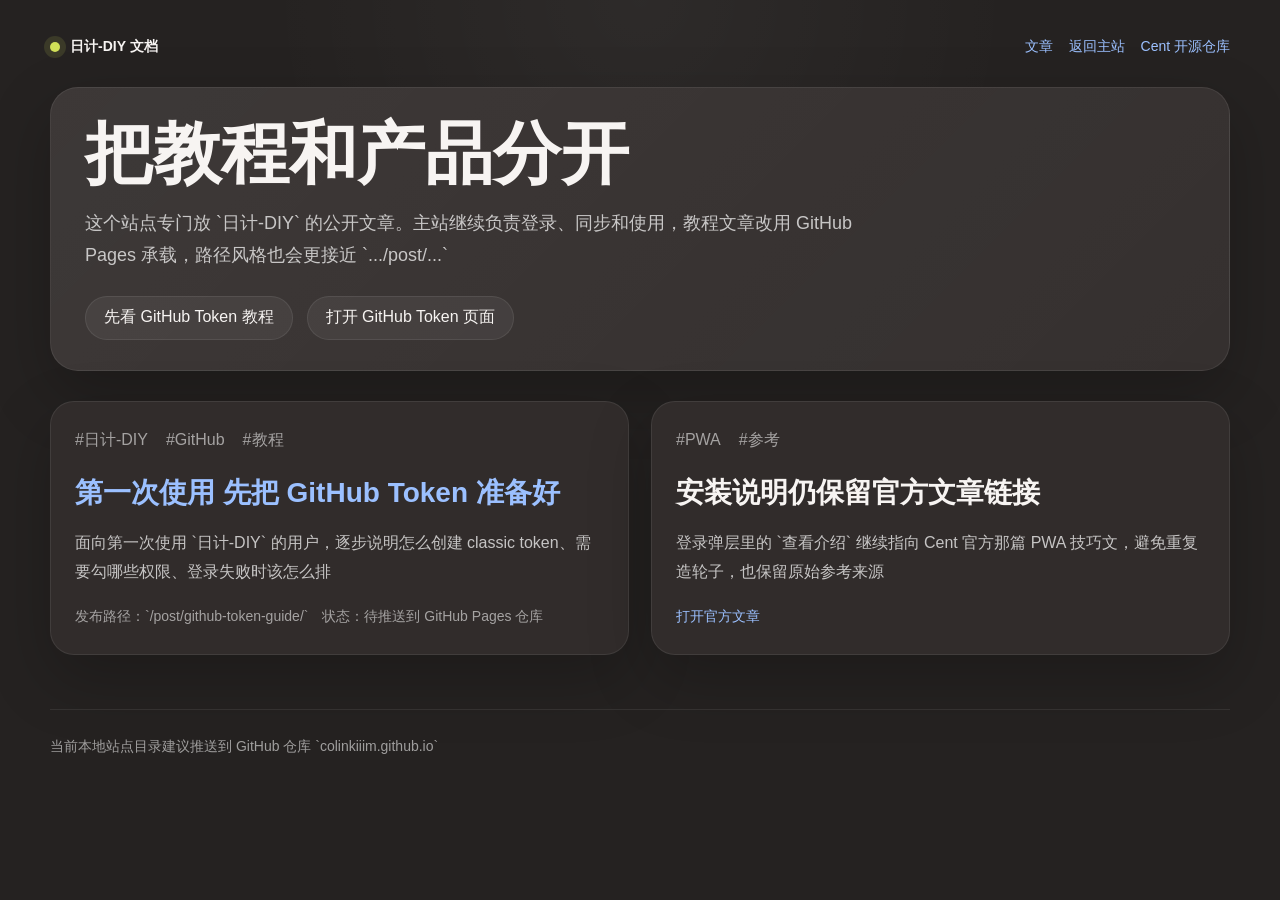
==== index.html @ a8e709cf "Initial GitHub Pages site" ====
<!doctype html>
<html lang="zh-CN">
  <head>
    <meta charset="UTF-8" />
    <meta name="viewport" content="width=device-width, initial-scale=1.0" />
    <title>日计-DIY 文档</title>
    <meta
      name="description"
      content="日计-DIY 的公开教程与帮助文章，计划发布到 GitHub Pages"
    />
    <link rel="stylesheet" href="/assets/site.css" />
  </head>
  <body>
    <div class="shell">
      <div class="site-bar">
        <div class="site-brand">
          <span class="site-dot"></span>
          <span>日计-DIY 文档</span>
        </div>
        <div class="site-links">
          <a href="/post/">文章</a>
          <a href="https://cent.colinkim.us.ci/" target="_blank" rel="noopener">返回主站</a>
          <a href="https://github.com/glink25/Cent?tab=readme-ov-file" target="_blank" rel="noopener">Cent 开源仓库</a>
        </div>
      </div>

      <div class="hero">
        <h1>把教程和产品分开</h1>
        <p>
          这个站点专门放 `日计-DIY` 的公开文章。主站继续负责登录、同步和使用，教程文章改用 GitHub
          Pages 承载，路径风格也会更接近 `.../post/...`
        </p>
        <div class="hero-actions">
          <a class="pill-link" href="/post/github-token-guide/">先看 GitHub Token 教程</a>
          <a class="pill-link" href="https://github.com/settings/tokens" target="_blank" rel="noopener">打开 GitHub Token 页面</a>
        </div>
      </div>

      <div class="post-list">
        <article class="post-card">
          <div class="tags">
            <span>#日计-DIY</span>
            <span>#GitHub</span>
            <span>#教程</span>
          </div>
          <h3><a href="/post/github-token-guide/">第一次使用 先把 GitHub Token 准备好</a></h3>
          <p>
            面向第一次使用 `日计-DIY` 的用户，逐步说明怎么创建 classic token、需要勾哪些权限、登录失败时该怎么排
          </p>
          <div class="meta">
            <span>发布路径：`/post/github-token-guide/`</span>
            <span>状态：待推送到 GitHub Pages 仓库</span>
          </div>
        </article>

        <article class="post-card">
          <div class="tags">
            <span>#PWA</span>
            <span>#参考</span>
          </div>
          <h3>安装说明仍保留官方文章链接</h3>
          <p>
            登录弹层里的 `查看介绍` 继续指向 Cent 官方那篇 PWA 技巧文，避免重复造轮子，也保留原始参考来源
          </p>
          <div class="meta">
            <a href="https://glink25.github.io/post/Cent-PWA%E5%B0%8F%E6%8A%80%E5%B7%A7/" target="_blank" rel="noopener">打开官方文章</a>
          </div>
        </article>
      </div>

      <div class="footer">
        当前本地站点目录建议推送到 GitHub 仓库 `colinkiiim.github.io`
      </div>
    </div>
  </body>
</html>
---- assets/site.css ----
:root {
  --bg: #252221;
  --surface: #312c2b;
  --surface-soft: #3a3432;
  --line: rgba(255, 255, 255, 0.08);
  --text: #f7f4f2;
  --muted: rgba(255, 255, 255, 0.72);
  --muted-soft: rgba(255, 255, 255, 0.56);
  --link: #9bc0ff;
  --accent: #d1e058;
  --shadow: 0 24px 64px rgba(0, 0, 0, 0.22);
}

* {
  box-sizing: border-box;
}

html {
  scroll-behavior: smooth;
}

body {
  margin: 0;
  min-height: 100vh;
  font-family:
    "SF Pro SC",
    "PingFang SC",
    "Hiragino Sans GB",
    "Noto Sans SC",
    sans-serif;
  background:
    radial-gradient(circle at top, rgba(255, 255, 255, 0.04), transparent 34%),
    var(--bg);
  color: var(--text);
  line-height: 1.8;
}

a {
  color: var(--link);
  text-decoration: none;
}

a:hover {
  text-decoration: underline;
}

img {
  max-width: 100%;
  display: block;
}

.shell {
  width: min(1180px, calc(100% - 48px));
  margin: 0 auto;
  padding: 34px 0 88px;
}

.site-bar {
  display: flex;
  justify-content: space-between;
  align-items: center;
  gap: 16px;
  margin-bottom: 28px;
  color: var(--muted-soft);
  font-size: 14px;
}

.site-brand {
  display: inline-flex;
  align-items: center;
  gap: 10px;
  font-weight: 700;
  color: var(--text);
}

.site-dot {
  width: 10px;
  height: 10px;
  border-radius: 999px;
  background: var(--accent);
  box-shadow: 0 0 0 6px rgba(209, 224, 88, 0.12);
}

.site-links {
  display: flex;
  gap: 16px;
  flex-wrap: wrap;
}

.hero {
  padding: 30px 34px;
  border-radius: 28px;
  background:
    linear-gradient(135deg, rgba(255, 255, 255, 0.06), rgba(255, 255, 255, 0.02)),
    var(--surface);
  border: 1px solid var(--line);
  box-shadow: var(--shadow);
}

.hero h1 {
  margin: 0;
  font-size: clamp(36px, 6vw, 68px);
  line-height: 1.04;
}

.hero p {
  margin: 18px 0 0;
  max-width: 820px;
  font-size: 18px;
  color: var(--muted);
}

.hero-actions {
  display: flex;
  gap: 14px;
  flex-wrap: wrap;
  margin-top: 24px;
}

.pill-link {
  display: inline-flex;
  align-items: center;
  justify-content: center;
  min-height: 44px;
  padding: 0 18px;
  border-radius: 999px;
  border: 1px solid var(--line);
  background: rgba(255, 255, 255, 0.06);
  color: var(--text);
}

.grid {
  display: grid;
  grid-template-columns: minmax(0, 1fr) 280px;
  gap: 34px;
  align-items: start;
  margin-top: 38px;
}

.article {
  min-width: 0;
}

.article-header {
  margin-bottom: 28px;
}

.tags {
  display: flex;
  gap: 18px;
  flex-wrap: wrap;
  color: var(--muted-soft);
  font-size: 16px;
  margin-bottom: 14px;
}

.article-title {
  margin: 0 0 14px;
  font-size: clamp(38px, 5vw, 62px);
  line-height: 1.06;
}

.lead {
  margin: 0;
  font-size: 20px;
  color: var(--muted);
}

.article-block {
  margin-top: 34px;
}

.article-block h2 {
  margin: 0 0 14px;
  font-size: 30px;
}

.article-block h3 {
  margin: 24px 0 10px;
  font-size: 22px;
}

.article-block p {
  margin: 0 0 16px;
}

.article-block ul,
.article-block ol {
  margin: 0 0 18px 22px;
  padding: 0;
}

.article-block li + li {
  margin-top: 8px;
}

.intro-card,
.note-card,
.aside-card,
.post-card,
.callout {
  border: 1px solid var(--line);
  background: var(--surface);
  border-radius: 24px;
  box-shadow: var(--shadow);
}

.intro-card {
  padding: 22px 24px;
  color: var(--muted);
}

.intro-card strong {
  color: var(--accent);
}

.path-list {
  display: flex;
  flex-wrap: wrap;
  gap: 10px;
  margin: 14px 0 0;
}

.path-chip {
  display: inline-flex;
  align-items: center;
  min-height: 38px;
  padding: 0 14px;
  border-radius: 999px;
  background: #e8dfd3;
  color: #342a25;
  font-size: 14px;
}

.step {
  padding-top: 22px;
  margin-top: 22px;
  border-top: 1px solid var(--line);
}

.step:first-of-type {
  margin-top: 0;
}

.step-code {
  display: inline-flex;
  align-items: center;
  justify-content: center;
  min-width: 58px;
  height: 34px;
  padding: 0 12px;
  border-radius: 12px;
  background: #4a433f;
  color: #fff;
  font-size: 16px;
  font-weight: 700;
  margin-bottom: 12px;
}

.toc {
  position: sticky;
  top: 28px;
  padding: 20px 22px;
}

.toc h4 {
  margin: 0 0 14px;
  font-size: 16px;
}

.toc a {
  display: block;
  margin-bottom: 10px;
  color: var(--muted);
}

.toc a:last-child {
  margin-bottom: 0;
}

.post-list {
  display: grid;
  grid-template-columns: repeat(2, minmax(0, 1fr));
  gap: 22px;
  margin-top: 30px;
}

.post-card {
  padding: 24px;
}

.post-card h3 {
  margin: 0 0 10px;
  font-size: 28px;
}

.post-card p {
  margin: 0 0 18px;
  color: var(--muted);
}

.meta {
  display: flex;
  gap: 14px;
  flex-wrap: wrap;
  color: var(--muted-soft);
  font-size: 14px;
}

.footer {
  margin-top: 54px;
  padding-top: 24px;
  border-top: 1px solid var(--line);
  color: var(--muted-soft);
  font-size: 14px;
}

@media (max-width: 980px) {
  .grid {
    grid-template-columns: 1fr;
  }

  .toc {
    position: static;
  }

  .post-list {
    grid-template-columns: 1fr;
  }
}

@media (max-width: 640px) {
  .shell {
    width: min(100% - 24px, 1180px);
    padding-top: 22px;
  }

  .hero {
    padding: 24px 22px;
    border-radius: 22px;
  }

  .site-bar {
    align-items: flex-start;
    flex-direction: column;
  }
}
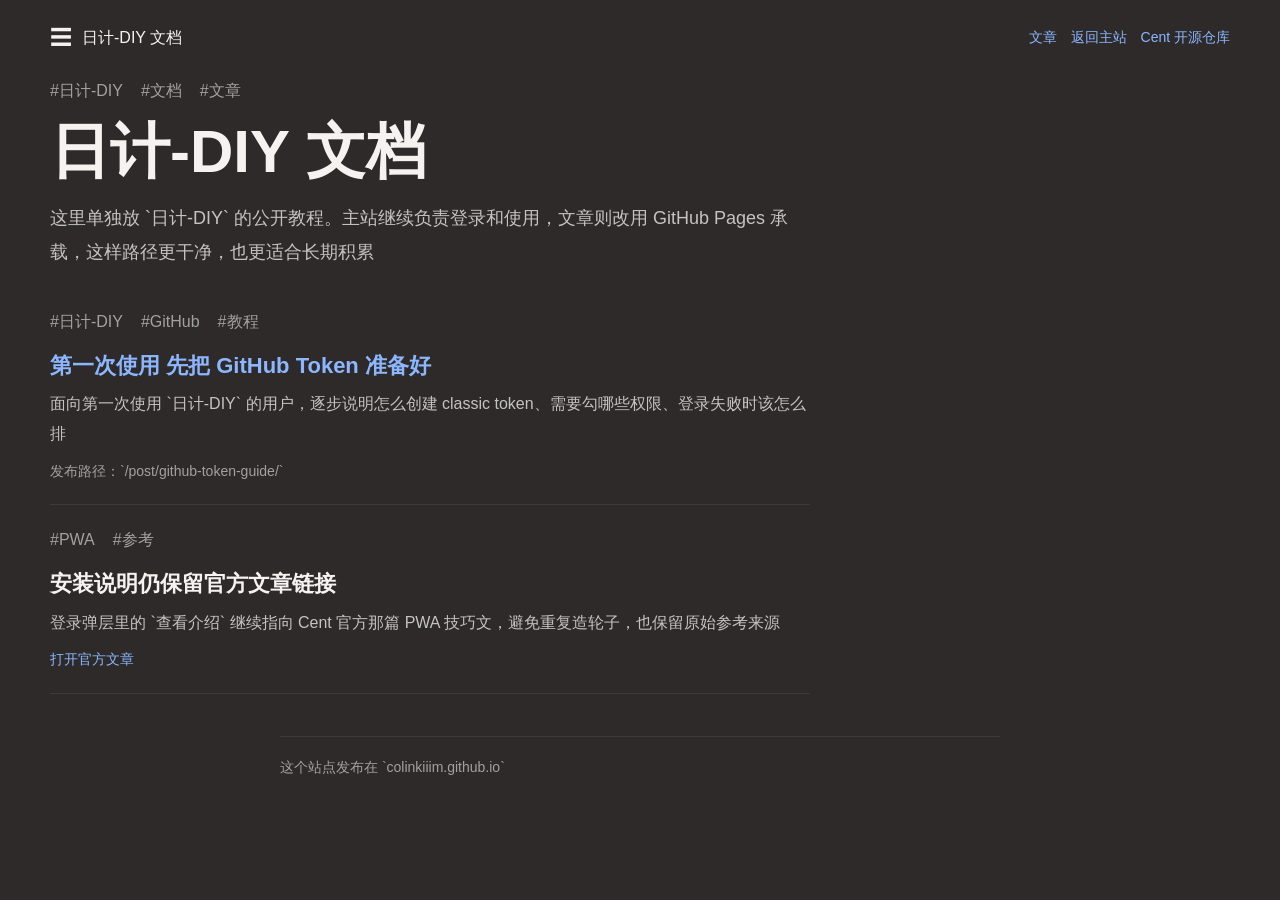
==== commit c79af49b: "Simplify GitHub Pages article style" ====
--- a/index.html
+++ b/index.html
@@ -14,7 +14,7 @@
     <div class="shell">
       <div class="site-bar">
         <div class="site-brand">
-          <span class="site-dot"></span>
+          <span class="menu-mark">☰</span>
           <span>日计-DIY 文档</span>
         </div>
         <div class="site-links">
@@ -24,41 +24,38 @@
         </div>
       </div>
 
-      <div class="hero">
-        <h1>把教程和产品分开</h1>
-        <p>
-          这个站点专门放 `日计-DIY` 的公开文章。主站继续负责登录、同步和使用，教程文章改用 GitHub
-          Pages 承载，路径风格也会更接近 `.../post/...`
+      <main class="article post-list">
+        <div class="tags">
+          <span>#日计-DIY</span>
+          <span>#文档</span>
+          <span>#文章</span>
+        </div>
+        <h1 class="article-title">日计-DIY 文档</h1>
+        <p class="lead">
+          这里单独放 `日计-DIY` 的公开教程。主站继续负责登录和使用，文章则改用 GitHub Pages 承载，这样路径更干净，也更适合长期积累
         </p>
-        <div class="hero-actions">
-          <a class="pill-link" href="/post/github-token-guide/">先看 GitHub Token 教程</a>
-          <a class="pill-link" href="https://github.com/settings/tokens" target="_blank" rel="noopener">打开 GitHub Token 页面</a>
-        </div>
-      </div>
 
-      <div class="post-list">
-        <article class="post-card">
+        <article class="post-item">
           <div class="tags">
             <span>#日计-DIY</span>
             <span>#GitHub</span>
             <span>#教程</span>
           </div>
-          <h3><a href="/post/github-token-guide/">第一次使用 先把 GitHub Token 准备好</a></h3>
+          <h2><a href="/post/github-token-guide/">第一次使用 先把 GitHub Token 准备好</a></h2>
           <p>
             面向第一次使用 `日计-DIY` 的用户，逐步说明怎么创建 classic token、需要勾哪些权限、登录失败时该怎么排
           </p>
           <div class="meta">
-            <span>发布路径：`/post/github-token-guide/`</span>
-            <span>状态：待推送到 GitHub Pages 仓库</span>
+            发布路径：`/post/github-token-guide/`
           </div>
         </article>
 
-        <article class="post-card">
+        <article class="post-item">
           <div class="tags">
             <span>#PWA</span>
             <span>#参考</span>
           </div>
-          <h3>安装说明仍保留官方文章链接</h3>
+          <h2>安装说明仍保留官方文章链接</h2>
           <p>
             登录弹层里的 `查看介绍` 继续指向 Cent 官方那篇 PWA 技巧文，避免重复造轮子，也保留原始参考来源
           </p>
@@ -66,10 +63,10 @@
             <a href="https://glink25.github.io/post/Cent-PWA%E5%B0%8F%E6%8A%80%E5%B7%A7/" target="_blank" rel="noopener">打开官方文章</a>
           </div>
         </article>
-      </div>
+      </main>
 
       <div class="footer">
-        当前本地站点目录建议推送到 GitHub 仓库 `colinkiiim.github.io`
+        这个站点发布在 `colinkiiim.github.io`
       </div>
     </div>
   </body>
--- a/assets/site.css
+++ b/assets/site.css
@@ -1,14 +1,11 @@
 :root {
-  --bg: #252221;
-  --surface: #312c2b;
-  --surface-soft: #3a3432;
+  --bg: #2d2a29;
+  --surface: #33302f;
   --line: rgba(255, 255, 255, 0.08);
-  --text: #f7f4f2;
+  --text: #f6f2ef;
   --muted: rgba(255, 255, 255, 0.72);
   --muted-soft: rgba(255, 255, 255, 0.56);
-  --link: #9bc0ff;
-  --accent: #d1e058;
-  --shadow: 0 24px 64px rgba(0, 0, 0, 0.22);
+  --link: #8cb6ff;
 }
 
 * {
@@ -28,11 +25,9 @@
     "Hiragino Sans GB",
     "Noto Sans SC",
     sans-serif;
-  background:
-    radial-gradient(circle at top, rgba(255, 255, 255, 0.04), transparent 34%),
-    var(--bg);
+  background: var(--bg);
   color: var(--text);
-  line-height: 1.8;
+  line-height: 1.85;
 }
 
 a {
@@ -50,99 +45,50 @@
 }
 
 .shell {
-  width: min(1180px, calc(100% - 48px));
+  width: min(1180px, calc(100% - 40px));
   margin: 0 auto;
-  padding: 34px 0 88px;
+  padding: 18px 0 72px;
 }
 
 .site-bar {
   display: flex;
   justify-content: space-between;
   align-items: center;
-  gap: 16px;
-  margin-bottom: 28px;
-  color: var(--muted-soft);
-  font-size: 14px;
+  gap: 12px;
+  min-height: 40px;
+  margin-bottom: 18px;
 }
 
 .site-brand {
   display: inline-flex;
   align-items: center;
   gap: 10px;
-  font-weight: 700;
   color: var(--text);
-}
-
-.site-dot {
-  width: 10px;
-  height: 10px;
-  border-radius: 999px;
-  background: var(--accent);
-  box-shadow: 0 0 0 6px rgba(209, 224, 88, 0.12);
+  font-size: 16px;
+}
+
+.menu-mark {
+  font-size: 22px;
+  line-height: 1;
 }
 
 .site-links {
   display: flex;
-  gap: 16px;
   flex-wrap: wrap;
-}
-
-.hero {
-  padding: 30px 34px;
-  border-radius: 28px;
-  background:
-    linear-gradient(135deg, rgba(255, 255, 255, 0.06), rgba(255, 255, 255, 0.02)),
-    var(--surface);
-  border: 1px solid var(--line);
-  box-shadow: var(--shadow);
-}
-
-.hero h1 {
-  margin: 0;
-  font-size: clamp(36px, 6vw, 68px);
-  line-height: 1.04;
-}
-
-.hero p {
-  margin: 18px 0 0;
-  max-width: 820px;
-  font-size: 18px;
-  color: var(--muted);
-}
-
-.hero-actions {
-  display: flex;
   gap: 14px;
-  flex-wrap: wrap;
-  margin-top: 24px;
-}
-
-.pill-link {
-  display: inline-flex;
-  align-items: center;
-  justify-content: center;
-  min-height: 44px;
-  padding: 0 18px;
-  border-radius: 999px;
-  border: 1px solid var(--line);
-  background: rgba(255, 255, 255, 0.06);
-  color: var(--text);
-}
-
-.grid {
+  color: var(--muted-soft);
+  font-size: 14px;
+}
+
+.page-wrap {
   display: grid;
-  grid-template-columns: minmax(0, 1fr) 280px;
-  gap: 34px;
+  grid-template-columns: minmax(0, 1fr) 260px;
+  gap: 42px;
   align-items: start;
-  margin-top: 38px;
 }
 
 .article {
   min-width: 0;
-}
-
-.article-header {
-  margin-bottom: 28px;
 }
 
 .tags {
@@ -155,122 +101,97 @@
 }
 
 .article-title {
-  margin: 0 0 14px;
-  font-size: clamp(38px, 5vw, 62px);
-  line-height: 1.06;
+  margin: 0 0 18px;
+  font-size: clamp(38px, 4.8vw, 60px);
+  line-height: 1.08;
 }
 
 .lead {
-  margin: 0;
-  font-size: 20px;
-  color: var(--muted);
-}
-
-.article-block {
-  margin-top: 34px;
-}
-
-.article-block h2 {
-  margin: 0 0 14px;
-  font-size: 30px;
-}
-
-.article-block h3 {
-  margin: 24px 0 10px;
-  font-size: 22px;
-}
-
-.article-block p {
-  margin: 0 0 16px;
-}
-
-.article-block ul,
-.article-block ol {
+  margin: 0 0 26px;
+  color: var(--muted);
+  font-size: 18px;
+}
+
+.article p {
+  margin: 0 0 18px;
+}
+
+.article ul,
+.article ol {
   margin: 0 0 18px 22px;
   padding: 0;
 }
 
-.article-block li + li {
+.article li + li {
   margin-top: 8px;
 }
 
-.intro-card,
-.note-card,
-.aside-card,
-.post-card,
-.callout {
-  border: 1px solid var(--line);
-  background: var(--surface);
-  border-radius: 24px;
-  box-shadow: var(--shadow);
-}
-
-.intro-card {
-  padding: 22px 24px;
-  color: var(--muted);
-}
-
-.intro-card strong {
-  color: var(--accent);
-}
-
-.path-list {
-  display: flex;
-  flex-wrap: wrap;
-  gap: 10px;
-  margin: 14px 0 0;
-}
-
-.path-chip {
-  display: inline-flex;
-  align-items: center;
-  min-height: 38px;
-  padding: 0 14px;
-  border-radius: 999px;
-  background: #e8dfd3;
-  color: #342a25;
-  font-size: 14px;
-}
-
-.step {
-  padding-top: 22px;
-  margin-top: 22px;
-  border-top: 1px solid var(--line);
-}
-
-.step:first-of-type {
-  margin-top: 0;
+.article h2 {
+  margin: 34px 0 14px;
+  font-size: 22px;
+  line-height: 1.4;
+}
+
+.article h3 {
+  margin: 24px 0 10px;
+  font-size: 18px;
+  line-height: 1.5;
+}
+
+.article strong {
+  color: var(--text);
+}
+
+.article code {
+  padding: 2px 6px;
+  border-radius: 6px;
+  background: rgba(255, 255, 255, 0.06);
+  font-family:
+    "SFMono-Regular",
+    "Menlo",
+    "Monaco",
+    monospace;
+  font-size: 0.92em;
+}
+
+.article img {
+  width: min(100%, 760px);
+  margin: 22px auto 28px;
+  border-radius: 10px;
+}
+
+.article .step {
+  margin-top: 24px;
 }
 
 .step-code {
-  display: inline-flex;
-  align-items: center;
-  justify-content: center;
-  min-width: 58px;
-  height: 34px;
-  padding: 0 12px;
-  border-radius: 12px;
-  background: #4a433f;
-  color: #fff;
-  font-size: 16px;
+  display: inline-block;
+  margin: 0 0 10px;
+  font-size: 28px;
   font-weight: 700;
-  margin-bottom: 12px;
+  line-height: 1;
+}
+
+.note {
+  color: var(--muted);
 }
 
 .toc {
   position: sticky;
-  top: 28px;
-  padding: 20px 22px;
+  top: 20px;
+  padding: 18px 16px;
+  background: rgba(255, 255, 255, 0.03);
+  border-radius: 10px;
 }
 
 .toc h4 {
-  margin: 0 0 14px;
+  margin: 0 0 12px;
   font-size: 16px;
 }
 
 .toc a {
   display: block;
-  margin-bottom: 10px;
+  margin-bottom: 8px;
   color: var(--muted);
 }
 
@@ -278,70 +199,63 @@
   margin-bottom: 0;
 }
 
+.footer {
+  width: 100%;
+  max-width: 720px;
+  margin: 42px auto 0;
+  padding-top: 18px;
+  border-top: 1px solid var(--line);
+  color: var(--muted-soft);
+  font-size: 14px;
+}
+
 .post-list {
-  display: grid;
-  grid-template-columns: repeat(2, minmax(0, 1fr));
-  gap: 22px;
-  margin-top: 30px;
-}
-
-.post-card {
-  padding: 24px;
-}
-
-.post-card h3 {
+  width: 100%;
+  max-width: 760px;
+}
+
+.post-item {
+  padding: 20px 0;
+  border-bottom: 1px solid var(--line);
+}
+
+.post-item:first-child {
+  border-top: 1px solid var(--line);
+}
+
+.post-item h2,
+.post-item h3 {
+  margin: 0 0 8px;
+}
+
+.post-item p {
   margin: 0 0 10px;
-  font-size: 28px;
-}
-
-.post-card p {
-  margin: 0 0 18px;
   color: var(--muted);
 }
 
 .meta {
-  display: flex;
-  gap: 14px;
-  flex-wrap: wrap;
   color: var(--muted-soft);
   font-size: 14px;
 }
 
-.footer {
-  margin-top: 54px;
-  padding-top: 24px;
-  border-top: 1px solid var(--line);
-  color: var(--muted-soft);
-  font-size: 14px;
-}
-
 @media (max-width: 980px) {
-  .grid {
+  .page-wrap {
     grid-template-columns: 1fr;
   }
 
   .toc {
     position: static;
-  }
-
-  .post-list {
-    grid-template-columns: 1fr;
   }
 }
 
 @media (max-width: 640px) {
   .shell {
     width: min(100% - 24px, 1180px);
-    padding-top: 22px;
-  }
-
-  .hero {
-    padding: 24px 22px;
-    border-radius: 22px;
+    padding-top: 14px;
   }
 
   .site-bar {
+    flex-direction: column;
     align-items: flex-start;
-    flex-direction: column;
-  }
-}
+  }
+}
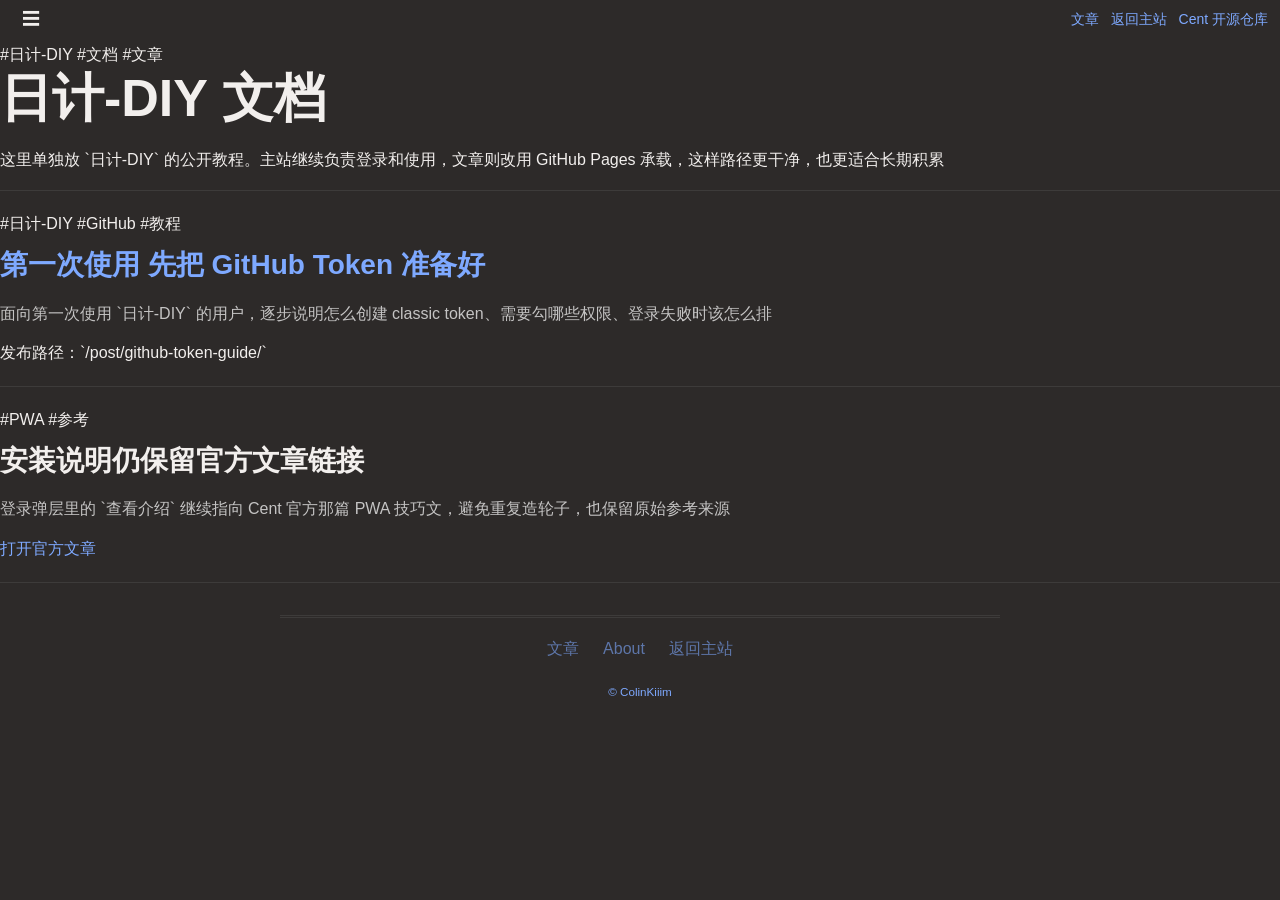
==== commit 5fe9cd20: "Match official article layout more closely" ====
--- a/index.html
+++ b/index.html
@@ -11,19 +11,18 @@
     <link rel="stylesheet" href="/assets/site.css" />
   </head>
   <body>
-    <div class="shell">
-      <div class="site-bar">
-        <div class="site-brand">
-          <span class="menu-mark">☰</span>
-          <span>日计-DIY 文档</span>
-        </div>
-        <div class="site-links">
+    <header class="site-header">
+      <div class="header-inner">
+        <a href="/" class="text-button" aria-label="homepage">☰</a>
+        <div class="header-links">
           <a href="/post/">文章</a>
           <a href="https://cent.colinkim.us.ci/" target="_blank" rel="noopener">返回主站</a>
           <a href="https://github.com/glink25/Cent?tab=readme-ov-file" target="_blank" rel="noopener">Cent 开源仓库</a>
         </div>
       </div>
+    </header>
 
+    <div class="shell">
       <main class="article post-list">
         <div class="tags">
           <span>#日计-DIY</span>
@@ -65,9 +64,17 @@
         </article>
       </main>
 
-      <div class="footer">
-        这个站点发布在 `colinkiiim.github.io`
+      <div class="footer-nav">
+        <ul>
+          <li><a href="/post/">文章</a></li>
+          <li><a href="https://github.com/glink25" target="_blank" rel="noopener">About</a></li>
+          <li><a href="https://cent.colinkim.us.ci/" target="_blank" rel="noopener">返回主站</a></li>
+        </ul>
       </div>
+
+      <footer class="footer-bottom">
+        <small><a href="https://github.com/ColinKiiim" target="_blank" rel="noopener">© ColinKiiim</a></small>
+      </footer>
     </div>
   </body>
 </html>
--- a/assets/site.css
+++ b/assets/site.css
@@ -1,11 +1,12 @@
 :root {
   --bg: #2d2a29;
-  --surface: #33302f;
-  --line: rgba(255, 255, 255, 0.08);
-  --text: #f6f2ef;
+  --text: #f2efed;
   --muted: rgba(255, 255, 255, 0.72);
   --muted-soft: rgba(255, 255, 255, 0.56);
-  --link: #8cb6ff;
+  --line: rgba(255, 255, 255, 0.08);
+  --hover: rgba(255, 255, 255, 0.06);
+  --link: #7ea9ff;
+  --panel: #32302f;
 }
 
 * {
@@ -19,14 +20,14 @@
 body {
   margin: 0;
   min-height: 100vh;
+  background: var(--bg);
+  color: var(--text);
   font-family:
     "SF Pro SC",
     "PingFang SC",
     "Hiragino Sans GB",
     "Noto Sans SC",
     sans-serif;
-  background: var(--bg);
-  color: var(--text);
   line-height: 1.85;
 }
 
@@ -44,105 +45,121 @@
   display: block;
 }
 
-.shell {
-  width: min(1180px, calc(100% - 40px));
-  margin: 0 auto;
-  padding: 18px 0 72px;
-}
-
-.site-bar {
+header.site-header {
+  position: sticky;
+  top: 0;
+  z-index: 20;
+  background: var(--bg);
+}
+
+.header-inner {
   display: flex;
   justify-content: space-between;
   align-items: center;
   gap: 12px;
+  width: min(100%, 1400px);
   min-height: 40px;
-  margin-bottom: 18px;
-}
-
-.site-brand {
+  padding: 0 12px;
+}
+
+.text-button {
   display: inline-flex;
   align-items: center;
-  gap: 10px;
+  justify-content: center;
+  min-width: 32px;
+  min-height: 32px;
+  padding: 0 10px;
+  border-radius: 8px;
   color: var(--text);
-  font-size: 16px;
-}
-
-.menu-mark {
-  font-size: 22px;
-  line-height: 1;
-}
-
-.site-links {
-  display: flex;
+  font-size: 18px;
+}
+
+.text-button:hover {
+  background: var(--hover);
+  text-decoration: none;
+}
+
+.header-links {
+  display: flex;
+  gap: 12px;
+  align-items: center;
   flex-wrap: wrap;
-  gap: 14px;
-  color: var(--muted-soft);
-  font-size: 14px;
-}
-
-.page-wrap {
-  display: grid;
-  grid-template-columns: minmax(0, 1fr) 260px;
-  gap: 42px;
-  align-items: start;
-}
-
-.article {
-  min-width: 0;
-}
-
-.tags {
-  display: flex;
-  gap: 18px;
+  font-size: 14px;
+}
+
+main.page-main {
+  display: flex;
+  width: 100%;
+  padding: 0 16px;
+  gap: 12px;
+  justify-content: center;
+}
+
+.content {
+  max-width: 720px;
+  overflow-x: hidden;
+  flex: 1 1 0;
+}
+
+.tag-row {
+  width: 100%;
+  display: flex;
+  gap: 8px;
+  padding-bottom: 8px;
   flex-wrap: wrap;
-  color: var(--muted-soft);
-  font-size: 16px;
-  margin-bottom: 14px;
-}
-
-.article-title {
-  margin: 0 0 18px;
-  font-size: clamp(38px, 4.8vw, 60px);
-  line-height: 1.08;
-}
-
-.lead {
-  margin: 0 0 26px;
-  color: var(--muted);
-  font-size: 18px;
-}
-
-.article p {
-  margin: 0 0 18px;
-}
-
-.article ul,
-.article ol {
-  margin: 0 0 18px 22px;
-  padding: 0;
-}
-
-.article li + li {
-  margin-top: 8px;
-}
-
-.article h2 {
+}
+
+.tag-row a,
+.tag-row span {
+  display: inline-flex;
+  align-items: center;
+  padding: 4px 12px;
+  border-radius: 8px;
+  color: var(--text);
+}
+
+.tag-row a:hover {
+  background: var(--hover);
+  text-decoration: none;
+}
+
+.article-body {
+  width: 100%;
+}
+
+.article-body h1 {
+  margin: 0 0 22px;
+  font-size: clamp(36px, 4.6vw, 56px);
+  line-height: 1.12;
+}
+
+.article-body h2 {
   margin: 34px 0 14px;
   font-size: 22px;
-  line-height: 1.4;
-}
-
-.article h3 {
+  line-height: 1.45;
+}
+
+.article-body h3 {
   margin: 24px 0 10px;
   font-size: 18px;
   line-height: 1.5;
 }
 
-.article strong {
-  color: var(--text);
-}
-
-.article code {
+.article-body p {
+  margin: 0 0 18px;
+}
+
+.article-body ul,
+.article-body ol {
+  margin: 0 0 18px 22px;
+  padding: 0;
+}
+
+.article-body li + li {
+  margin-top: 8px;
+}
+
+.article-body code {
   padding: 2px 6px;
   border-radius: 6px;
   background: rgba(255, 255, 255, 0.06);
@@ -154,78 +171,105 @@
   font-size: 0.92em;
 }
 
-.article img {
-  width: min(100%, 760px);
-  margin: 22px auto 28px;
-  border-radius: 10px;
-}
-
-.article .step {
-  margin-top: 24px;
-}
-
-.step-code {
-  display: inline-block;
-  margin: 0 0 10px;
-  font-size: 28px;
+.article-body img {
+  margin: 16px 0 24px;
+  border-radius: 6px;
+}
+
+.article-body .lead {
+  color: var(--muted);
+  margin-bottom: 20px;
+}
+
+.step-anchor {
   font-weight: 700;
-  line-height: 1;
-}
-
-.note {
-  color: var(--muted);
-}
-
-.toc {
+}
+
+.outline-wrapper {
+  width: 260px;
+  flex: 0 0 260px;
+}
+
+.outline-card {
   position: sticky;
-  top: 20px;
+  top: 52px;
   padding: 18px 16px;
-  background: rgba(255, 255, 255, 0.03);
-  border-radius: 10px;
-}
-
-.toc h4 {
+  border-radius: 8px;
+  background: var(--panel);
+}
+
+.outline-card h4 {
   margin: 0 0 12px;
-  font-size: 16px;
-}
-
-.toc a {
+  font-size: 14px;
+}
+
+.outline-card a {
   display: block;
   margin-bottom: 8px;
   color: var(--muted);
 }
 
-.toc a:last-child {
+.outline-card a:last-child {
   margin-bottom: 0;
 }
 
-.footer {
+.outline-card a[data-level="2"] {
+  margin-left: 12px;
+}
+
+.footer-nav {
   width: 100%;
   max-width: 720px;
-  margin: 42px auto 0;
-  padding-top: 18px;
+  display: flex;
+  justify-content: center;
+  margin: 32px auto 0;
+  padding-top: 16px;
+  border-top: 3px double var(--line);
+}
+
+.footer-nav ul {
+  display: flex;
+  justify-content: center;
+  gap: 24px;
+  margin: 0;
+  padding: 0;
+  list-style: none;
+}
+
+.footer-nav li {
+  opacity: 0.6;
+}
+
+.footer-nav li:hover {
+  opacity: 1;
+}
+
+.footer-bottom {
+  display: flex;
+  justify-content: center;
+  margin-top: 18px;
+  color: var(--muted-soft);
+  font-size: 14px;
+}
+
+.post-list h1 {
+  margin: 0 0 18px;
+  font-size: clamp(32px, 4.6vw, 52px);
+  line-height: 1.1;
+}
+
+.post-item {
+  padding: 18px 0;
   border-top: 1px solid var(--line);
-  color: var(--muted-soft);
-  font-size: 14px;
-}
-
-.post-list {
-  width: 100%;
-  max-width: 760px;
-}
-
-.post-item {
-  padding: 20px 0;
+}
+
+.post-item:last-child {
   border-bottom: 1px solid var(--line);
 }
 
-.post-item:first-child {
-  border-top: 1px solid var(--line);
-}
-
-.post-item h2,
-.post-item h3 {
+.post-item h2 {
   margin: 0 0 8px;
+  font-size: 28px;
 }
 
 .post-item p {
@@ -233,29 +277,13 @@
   color: var(--muted);
 }
 
-.meta {
+.post-meta {
   color: var(--muted-soft);
   font-size: 14px;
 }
 
 @media (max-width: 980px) {
-  .page-wrap {
-    grid-template-columns: 1fr;
+  .outline-wrapper {
+    display: none;
   }
-
-  .toc {
-    position: static;
-  }
-}
-
-@media (max-width: 640px) {
-  .shell {
-    width: min(100% - 24px, 1180px);
-    padding-top: 14px;
-  }
-
-  .site-bar {
-    flex-direction: column;
-    align-items: flex-start;
-  }
-}
+}
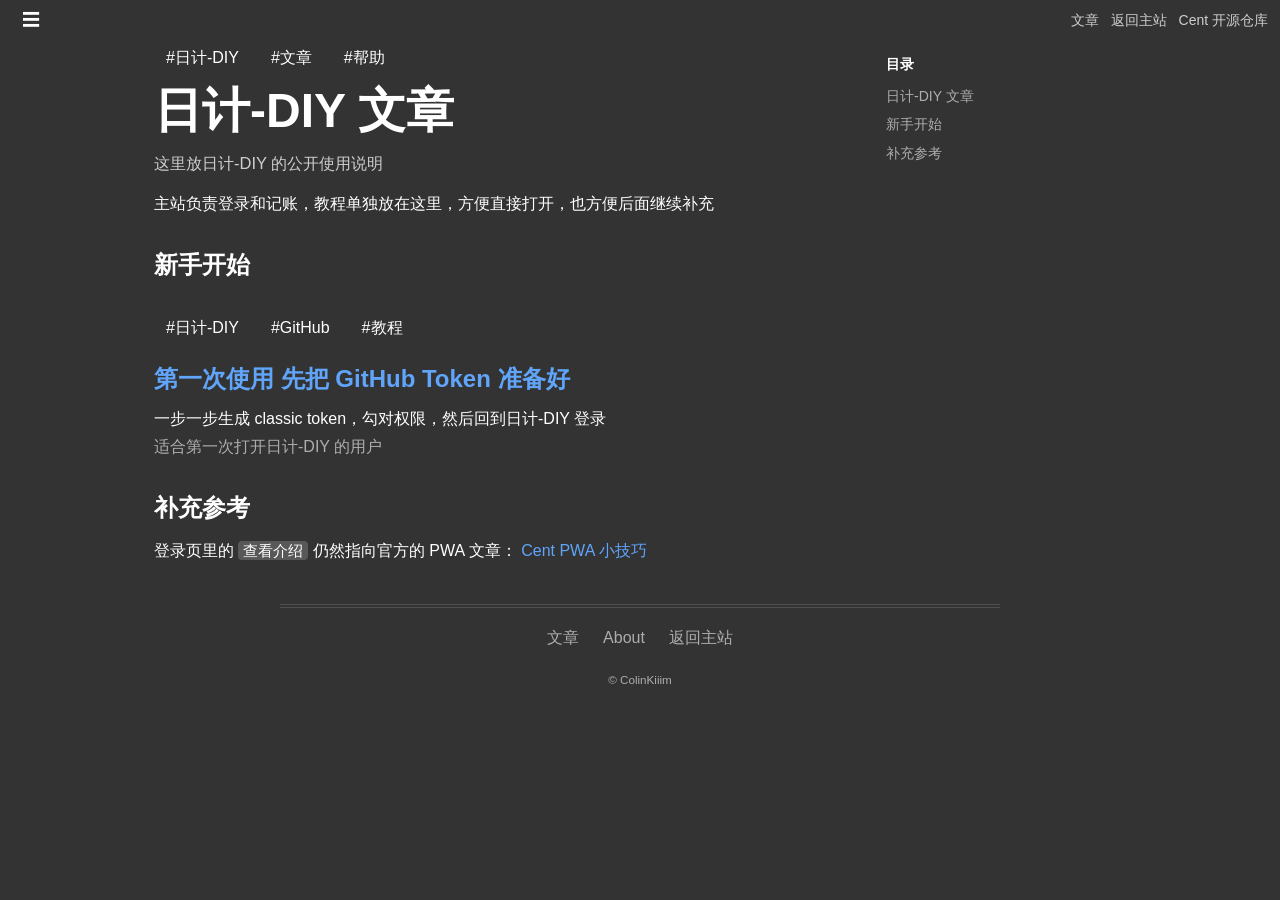
==== commit 033c9561: "Refine article site toward official blog style" ====
--- a/index.html
+++ b/index.html
@@ -3,11 +3,8 @@
   <head>
     <meta charset="UTF-8" />
     <meta name="viewport" content="width=device-width, initial-scale=1.0" />
-    <title>日计-DIY 文档</title>
-    <meta
-      name="description"
-      content="日计-DIY 的公开教程与帮助文章，计划发布到 GitHub Pages"
-    />
+    <title>日计-DIY 文章</title>
+    <meta name="description" content="日计-DIY 的公开教程与使用说明" />
     <link rel="stylesheet" href="/assets/site.css" />
   </head>
   <body>
@@ -17,64 +14,71 @@
         <div class="header-links">
           <a href="/post/">文章</a>
           <a href="https://cent.colinkim.us.ci/" target="_blank" rel="noopener">返回主站</a>
-          <a href="https://github.com/glink25/Cent?tab=readme-ov-file" target="_blank" rel="noopener">Cent 开源仓库</a>
+          <a href="https://github.com/glink25/Cent" target="_blank" rel="noopener">Cent 开源仓库</a>
         </div>
       </div>
     </header>
 
-    <div class="shell">
-      <main class="article post-list">
-        <div class="tags">
+    <main class="page-main">
+      <div class="content">
+        <div class="tag-row">
           <span>#日计-DIY</span>
-          <span>#文档</span>
           <span>#文章</span>
+          <span>#帮助</span>
         </div>
-        <h1 class="article-title">日计-DIY 文档</h1>
-        <p class="lead">
-          这里单独放 `日计-DIY` 的公开教程。主站继续负责登录和使用，文章则改用 GitHub Pages 承载，这样路径更干净，也更适合长期积累
-        </p>
 
-        <article class="post-item">
-          <div class="tags">
-            <span>#日计-DIY</span>
-            <span>#GitHub</span>
-            <span>#教程</span>
+        <div class="article-body">
+          <h1 id="日计-diy-文章">日计-DIY 文章</h1>
+          <p class="lead">这里放日计-DIY 的公开使用说明</p>
+          <p>主站负责登录和记账，教程单独放在这里，方便直接打开，也方便后面继续补充</p>
+
+          <h2 id="新手开始">新手开始</h2>
+          <div class="post-feed">
+            <article class="post-card">
+              <div class="tag-row">
+                <span>#日计-DIY</span>
+                <span>#GitHub</span>
+                <span>#教程</span>
+              </div>
+              <h2><a href="/post/github-token-guide/">第一次使用 先把 GitHub Token 准备好</a></h2>
+              <p>一步一步生成 classic token，勾对权限，然后回到日计-DIY 登录</p>
+              <p class="meta-text">适合第一次打开日计-DIY 的用户</p>
+            </article>
           </div>
-          <h2><a href="/post/github-token-guide/">第一次使用 先把 GitHub Token 准备好</a></h2>
+
+          <h2 id="补充参考">补充参考</h2>
           <p>
-            面向第一次使用 `日计-DIY` 的用户，逐步说明怎么创建 classic token、需要勾哪些权限、登录失败时该怎么排
+            登录页里的 <code>查看介绍</code> 仍然指向官方的 PWA 文章：
+            <a
+              href="https://glink25.github.io/post/Cent-PWA%E5%B0%8F%E6%8A%80%E5%B7%A7/"
+              target="_blank"
+              rel="noopener"
+              >Cent PWA 小技巧</a
+            >
           </p>
-          <div class="meta">
-            发布路径：`/post/github-token-guide/`
-          </div>
-        </article>
-
-        <article class="post-item">
-          <div class="tags">
-            <span>#PWA</span>
-            <span>#参考</span>
-          </div>
-          <h2>安装说明仍保留官方文章链接</h2>
-          <p>
-            登录弹层里的 `查看介绍` 继续指向 Cent 官方那篇 PWA 技巧文，避免重复造轮子，也保留原始参考来源
-          </p>
-          <div class="meta">
-            <a href="https://glink25.github.io/post/Cent-PWA%E5%B0%8F%E6%8A%80%E5%B7%A7/" target="_blank" rel="noopener">打开官方文章</a>
-          </div>
-        </article>
-      </main>
-
-      <div class="footer-nav">
-        <ul>
-          <li><a href="/post/">文章</a></li>
-          <li><a href="https://github.com/glink25" target="_blank" rel="noopener">About</a></li>
-          <li><a href="https://cent.colinkim.us.ci/" target="_blank" rel="noopener">返回主站</a></li>
-        </ul>
+        </div>
       </div>
 
-      <footer class="footer-bottom">
-        <small><a href="https://github.com/ColinKiiim" target="_blank" rel="noopener">© ColinKiiim</a></small>
-      </footer>
+      <aside class="outline-wrapper">
+        <div class="outline-card">
+          <h4>目录</h4>
+          <a href="#日计-diy-文章">日计-DIY 文章</a>
+          <a href="#新手开始">新手开始</a>
+          <a href="#补充参考">补充参考</a>
+        </div>
+      </aside>
+    </main>
+
+    <div class="footer-nav">
+      <ul>
+        <li><a href="/post/">文章</a></li>
+        <li><a href="https://github.com/glink25" target="_blank" rel="noopener">About</a></li>
+        <li><a href="https://cent.colinkim.us.ci/" target="_blank" rel="noopener">返回主站</a></li>
+      </ul>
     </div>
+
+    <footer class="footer-bottom">
+      <small><a href="https://github.com/ColinKiiim" target="_blank" rel="noopener">© ColinKiiim</a></small>
+    </footer>
   </body>
 </html>
--- a/assets/site.css
+++ b/assets/site.css
@@ -1,12 +1,12 @@
 :root {
-  --bg: #2d2a29;
-  --text: #f2efed;
-  --muted: rgba(255, 255, 255, 0.72);
-  --muted-soft: rgba(255, 255, 255, 0.56);
-  --line: rgba(255, 255, 255, 0.08);
-  --hover: rgba(255, 255, 255, 0.06);
-  --link: #7ea9ff;
-  --panel: #32302f;
+  --bg: #333333;
+  --text: #ffffff;
+  --muted: rgba(255, 255, 255, 0.6);
+  --muted-strong: rgba(255, 255, 255, 0.76);
+  --line: rgba(255, 255, 255, 0.14);
+  --hover: rgba(255, 255, 255, 0.08);
+  --link: #60a5fa;
+  --code-bg: rgba(255, 255, 255, 0.18);
 }
 
 * {
@@ -23,16 +23,17 @@
   background: var(--bg);
   color: var(--text);
   font-family:
-    "SF Pro SC",
     "PingFang SC",
     "Hiragino Sans GB",
     "Noto Sans SC",
+    "Microsoft YaHei",
     sans-serif;
-  line-height: 1.85;
+  line-height: 1.72;
+  -webkit-font-smoothing: antialiased;
 }
 
 a {
-  color: var(--link);
+  color: inherit;
   text-decoration: none;
 }
 
@@ -41,8 +42,20 @@
 }
 
 img {
+  display: block;
   max-width: 100%;
-  display: block;
+}
+
+code {
+  padding: 1px 5px;
+  border-radius: 4px;
+  background: var(--code-bg);
+  font-family:
+    "SFMono-Regular",
+    "Menlo",
+    "Monaco",
+    monospace;
+  font-size: 0.92em;
 }
 
 header.site-header {
@@ -56,9 +69,10 @@
   display: flex;
   justify-content: space-between;
   align-items: center;
-  gap: 12px;
+  gap: 8px;
   width: min(100%, 1400px);
   min-height: 40px;
+  margin: 0 auto;
   padding: 0 12px;
 }
 
@@ -69,44 +83,49 @@
   min-width: 32px;
   min-height: 32px;
   padding: 0 10px;
-  border-radius: 8px;
+  border-radius: 4px;
+  font-size: 18px;
+  transition: background-color 0.15s ease;
+}
+
+.text-button:hover {
+  background: rgba(0, 0, 0, 0.12);
+  text-decoration: none;
+}
+
+.header-links {
+  display: flex;
+  flex-wrap: wrap;
+  align-items: center;
+  gap: 12px;
+  color: var(--muted-strong);
+  font-size: 14px;
+}
+
+.header-links a:hover {
   color: var(--text);
-  font-size: 18px;
-}
-
-.text-button:hover {
-  background: var(--hover);
-  text-decoration: none;
-}
-
-.header-links {
-  display: flex;
+  text-decoration: none;
+}
+
+main.page-main {
+  display: flex;
+  justify-content: center;
   gap: 12px;
-  align-items: center;
-  flex-wrap: wrap;
-  font-size: 14px;
-}
-
-main.page-main {
-  display: flex;
   width: 100%;
   padding: 0 16px;
-  gap: 12px;
-  justify-content: center;
 }
 
 .content {
+  flex: 1 1 0;
   max-width: 720px;
   overflow-x: hidden;
-  flex: 1 1 0;
 }
 
 .tag-row {
-  width: 100%;
-  display: flex;
+  display: flex;
+  flex-wrap: wrap;
   gap: 8px;
   padding-bottom: 8px;
-  flex-wrap: wrap;
 }
 
 .tag-row a,
@@ -114,8 +133,7 @@
   display: inline-flex;
   align-items: center;
   padding: 4px 12px;
-  border-radius: 8px;
-  color: var(--text);
+  border-radius: 4px;
 }
 
 .tag-row a:hover {
@@ -125,81 +143,137 @@
 
 .article-body {
   width: 100%;
+  margin-bottom: 40px;
+}
+
+.article-body > *:not(:last-child) {
+  margin-bottom: 12px;
+}
+
+.article-body h1,
+.article-body h2,
+.article-body h3 {
+  scroll-margin-top: 48px;
 }
 
 .article-body h1 {
-  margin: 0 0 22px;
-  font-size: clamp(36px, 4.6vw, 56px);
+  margin: 0 0 12px;
+  font-size: clamp(32px, 4.2vw, 48px);
   line-height: 1.12;
+  font-weight: 700;
 }
 
 .article-body h2 {
-  margin: 34px 0 14px;
-  font-size: 22px;
+  margin: 32px 0 12px;
+  font-size: 1.5rem;
+  line-height: 1.35;
+  font-weight: 700;
+}
+
+.article-body h3 {
+  margin: 24px 0 12px;
+  font-size: 1.05rem;
   line-height: 1.45;
-}
-
-.article-body h3 {
-  margin: 24px 0 10px;
-  font-size: 18px;
-  line-height: 1.5;
-}
-
-.article-body p {
-  margin: 0 0 18px;
+  font-weight: 700;
+}
+
+.article-body p,
+.article-body ul,
+.article-body ol,
+.article-body hr {
+  margin-top: 0;
+  margin-bottom: 0;
 }
 
 .article-body ul,
 .article-body ol {
-  margin: 0 0 18px 22px;
-  padding: 0;
+  padding-left: 22px;
 }
 
 .article-body li + li {
   margin-top: 8px;
 }
 
-.article-body code {
-  padding: 2px 6px;
-  border-radius: 6px;
-  background: rgba(255, 255, 255, 0.06);
-  font-family:
-    "SFMono-Regular",
-    "Menlo",
-    "Monaco",
-    monospace;
-  font-size: 0.92em;
-}
-
-.article-body img {
-  margin: 16px 0 24px;
-  border-radius: 6px;
-}
-
-.article-body .lead {
-  color: var(--muted);
-  margin-bottom: 20px;
+.article-body a {
+  color: var(--link);
+}
+
+.lead {
+  color: var(--muted-strong);
+  font-size: 1.03rem;
+}
+
+.support-text,
+.meta-text {
+  color: var(--muted);
 }
 
 .step-anchor {
   font-weight: 700;
 }
 
+.post-feed {
+  display: flex;
+  flex-direction: column;
+  gap: 28px;
+  margin-top: 28px;
+}
+
+.post-card {
+  padding-bottom: 26px;
+  border-bottom: 1px solid var(--line);
+}
+
+.post-card:last-child {
+  border-bottom: 0;
+  padding-bottom: 0;
+}
+
+.post-card h2 {
+  margin: 10px 0;
+  font-size: 1.5rem;
+  line-height: 1.35;
+}
+
+.post-card h2 a:hover {
+  text-decoration: underline;
+}
+
+.post-card p {
+  margin: 0;
+}
+
+.post-card .meta-text,
+.post-card .meta-text a {
+  color: var(--muted);
+}
+
+.article-pager {
+  display: flex;
+  flex-wrap: wrap;
+  justify-content: space-between;
+  gap: 12px;
+  padding-top: 20px;
+}
+
+.article-pager a {
+  color: var(--link);
+}
+
 .outline-wrapper {
-  width: 260px;
-  flex: 0 0 260px;
+  width: 240px;
+  flex: 0 0 240px;
 }
 
 .outline-card {
   position: sticky;
   top: 52px;
-  padding: 18px 16px;
-  border-radius: 8px;
-  background: var(--panel);
+  color: var(--muted);
 }
 
 .outline-card h4 {
-  margin: 0 0 12px;
+  margin: 0 0 10px;
+  color: var(--text);
   font-size: 14px;
 }
 
@@ -207,6 +281,8 @@
   display: block;
   margin-bottom: 8px;
   color: var(--muted);
+  font-size: 14px;
+  line-height: 1.45;
 }
 
 .outline-card a:last-child {
@@ -215,16 +291,19 @@
 
 .outline-card a[data-level="2"] {
   margin-left: 12px;
+}
+
+.outline-card a:hover {
+  color: var(--text);
+  text-decoration: none;
 }
 
 .footer-nav {
   width: 100%;
   max-width: 720px;
-  display: flex;
-  justify-content: center;
-  margin: 32px auto 0;
+  margin: 0 auto;
   padding-top: 16px;
-  border-top: 3px double var(--line);
+  border-top: 4px double var(--line);
 }
 
 .footer-nav ul {
@@ -247,43 +326,65 @@
 .footer-bottom {
   display: flex;
   justify-content: center;
-  margin-top: 18px;
-  color: var(--muted-soft);
+  padding: 18px 0 28px;
+  color: var(--muted);
   font-size: 14px;
 }
 
-.post-list h1 {
-  margin: 0 0 18px;
-  font-size: clamp(32px, 4.6vw, 52px);
-  line-height: 1.1;
-}
-
-.post-item {
-  padding: 18px 0;
-  border-top: 1px solid var(--line);
-}
-
-.post-item:last-child {
-  border-bottom: 1px solid var(--line);
-}
-
-.post-item h2 {
-  margin: 0 0 8px;
-  font-size: 28px;
-}
-
-.post-item p {
-  margin: 0 0 10px;
-  color: var(--muted);
-}
-
-.post-meta {
-  color: var(--muted-soft);
-  font-size: 14px;
-}
-
-@media (max-width: 980px) {
+@media (max-width: 959px) {
+  main.page-main {
+    display: block;
+    padding-bottom: 24px;
+  }
+
   .outline-wrapper {
+    width: auto;
+    margin-top: 24px;
+  }
+
+  .outline-card {
+    position: static;
+    padding-top: 16px;
+    border-top: 1px solid var(--line);
+  }
+}
+
+@media (max-width: 639px) {
+  .header-inner {
+    padding: 0 10px;
+  }
+
+  .header-links {
+    flex-wrap: nowrap;
+    gap: 10px;
+    max-width: calc(100vw - 60px);
+    overflow-x: auto;
+    font-size: 12px;
+    scrollbar-width: none;
+  }
+
+  .header-links::-webkit-scrollbar {
     display: none;
   }
-}
+
+  .header-links a:nth-child(n + 3) {
+    display: none;
+  }
+
+  main.page-main {
+    padding: 0 12px 24px;
+  }
+
+  .article-body h1 {
+    font-size: 30px;
+  }
+
+  .article-body h2 {
+    font-size: 1.32rem;
+  }
+
+  .footer-nav ul {
+    gap: 18px;
+    flex-wrap: wrap;
+  }
+}
